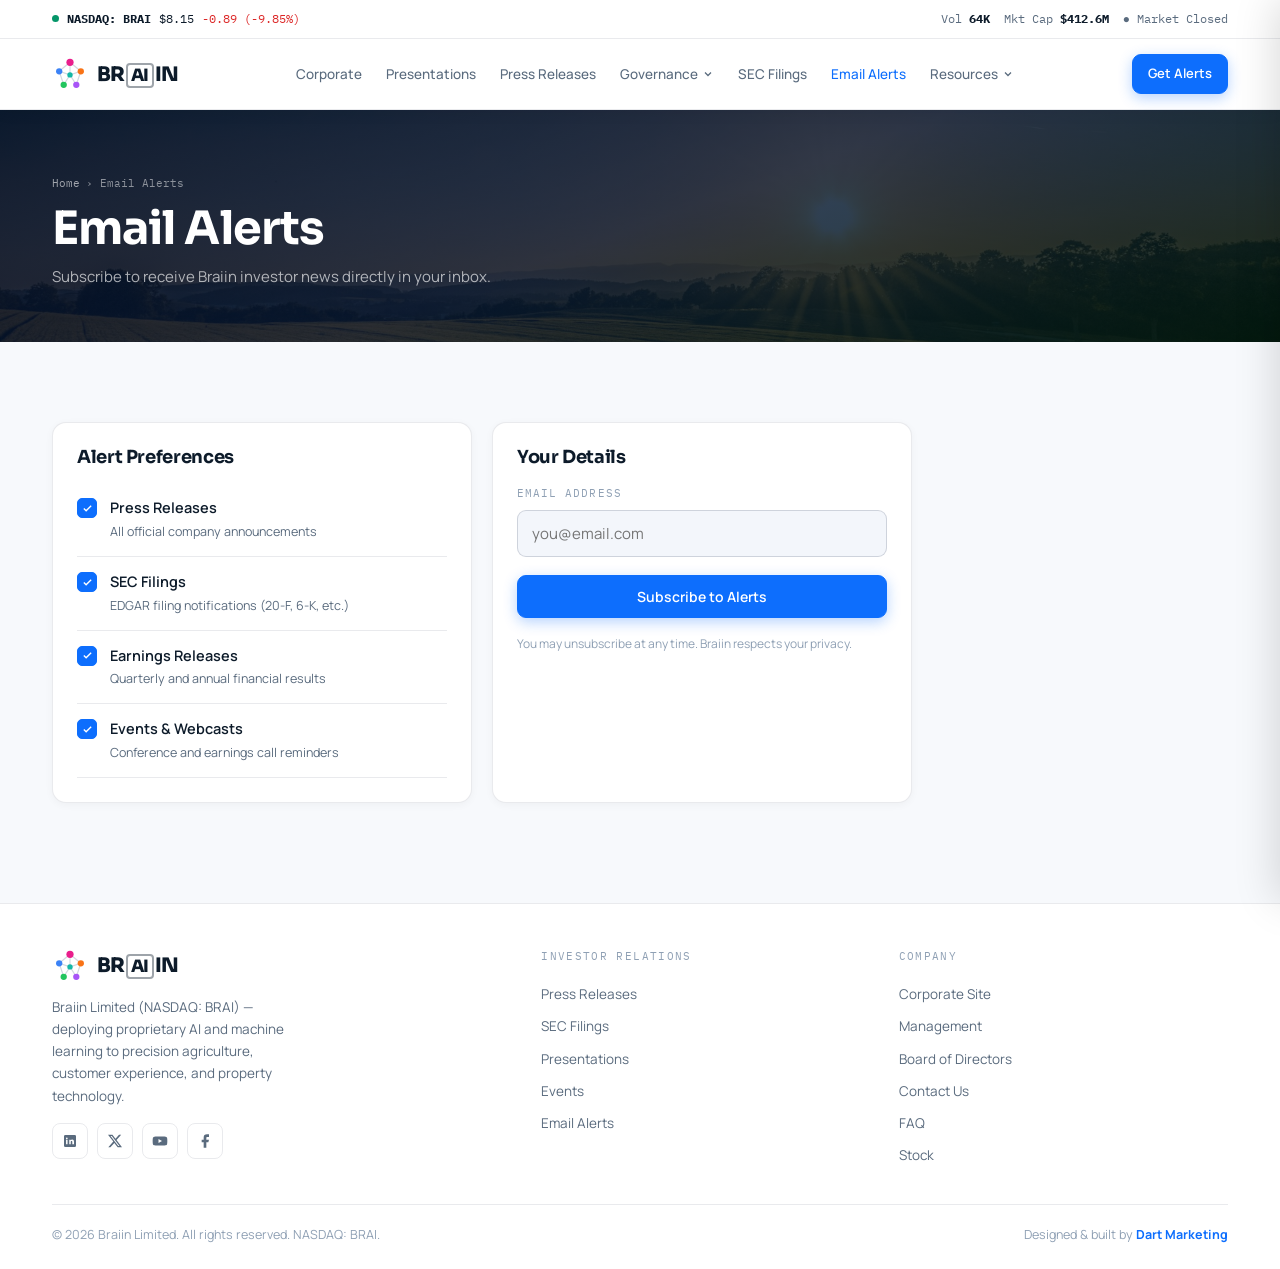
==== alerts.html @ ff6dbdd8 "Braiin IR website — static site + serverless API for Vercel Co-Authored-By: Claude Opus 4.8 <noreply" ====
<!DOCTYPE html>
<html lang="en">
<head>
<meta charset="UTF-8"/><meta name="viewport" content="width=device-width,initial-scale=1.0"/>
<title>Email Alerts — Braiin IR</title>
<link rel="preconnect" href="https://fonts.googleapis.com"><link rel="preconnect" href="https://fonts.gstatic.com" crossorigin>
<link href="https://fonts.googleapis.com/css2?family=Sora:wght@400;600;700;800&family=Manrope:wght@400;500;600;700&family=IBM+Plex+Mono:wght@400;500;600&display=swap" rel="stylesheet">
<link rel="stylesheet" href="styles.css">
</head>
<body>
<div id="header-placeholder"></div>
<div class="page-header">
  <div class="wrap">
    <div class="breadcrumb"><a href="index.html">Home</a> › Email Alerts</div>
    <h1>Email Alerts</h1>
    <p>Subscribe to receive Braiin investor news directly in your inbox.</p>
  </div>
</div>
<section class="sec">
  <div class="wrap">
    <div class="alerts-page-grid">
      <!-- Preferences -->
      <div class="panel">
        <h3 style="margin-bottom:16px">Alert Preferences</h3>
        <div id="prefList"></div>
      </div>
      <!-- Form -->
      <div class="panel">
        <h3 style="margin-bottom:18px">Your Details</h3>
        <div class="form-field" style="margin-bottom:18px">
          <label>Email Address</label>
          <input type="email" id="alertEmail" placeholder="you@email.com" style="width:100%"/>
        </div>
        <button class="btn btn-primary btn-full" onclick="doSubscribe()">Subscribe to Alerts</button>
        <div id="alertMsg" class="alert-msg mt-4"></div>
        <p style="margin-top:16px;font-size:12px;color:var(--muted-2);line-height:1.6">You may unsubscribe at any time. Braiin respects your privacy.</p>
      </div>
    </div>
  </div>
</section>
<div id="footer-placeholder"></div>
<script src="components.js"></script><script src="data.js"></script>
<script>
renderHeader('alerts.html'); renderFooter();

const PREFS = [
  {id:'press',label:'Press Releases',desc:'All official company announcements'},
  {id:'filings',label:'SEC Filings',desc:'EDGAR filing notifications (20-F, 6-K, etc.)'},
  {id:'earnings',label:'Earnings Releases',desc:'Quarterly and annual financial results'},
  {id:'events',label:'Events & Webcasts',desc:'Conference and earnings call reminders'},
];

let checked = new Set(['press','filings','earnings','events']);

function renderPrefs() {
  document.getElementById('prefList').innerHTML = PREFS.map(p=>`
    <div class="pref-row">
      <div class="pref-check${checked.has(p.id)?' checked':''}" onclick="togglePref('${p.id}')">
        ${checked.has(p.id)?'<svg width="11" height="11" viewBox="0 0 24 24" fill="none" stroke="#fff" stroke-width="3"><path d="M20 6 9 17l-5-5"/></svg>':''}
      </div>
      <div><div class="pref-label">${p.label}</div><div class="pref-desc">${p.desc}</div></div>
    </div>`).join('');
}

function togglePref(id) {
  checked.has(id) ? checked.delete(id) : checked.add(id);
  renderPrefs();
}

function doSubscribe() {
  const email = document.getElementById('alertEmail').value;
  const msg = document.getElementById('alertMsg');
  if(!email || !/^[^\s@]+@[^\s@]+\.[^\s@]+$/.test(email)) {
    msg.textContent='Please enter a valid email address.'; msg.style.color='#f87171'; return;
  }
  if(checked.size===0) { msg.textContent='Please select at least one alert type.'; msg.style.color='#f87171'; return; }
  msg.textContent='✓ Subscribed successfully! You\'ll receive Braiin investor updates.';
  msg.style.color='#4ade80';
  document.getElementById('alertEmail').value='';
}

renderPrefs();
</script>
</body></html>
---- styles.css ----
/* ═══════════════════════════════════════════════
   BRAIIN IR — Global Stylesheet (Mobile‑First)
   ═══════════════════════════════════════════════ */

/* ---------- CSS Variables ---------- */
:root {
  --bg:          #F7F9FC;
  --surface:     #FFFFFF;
  --surface-2:   #F3F6FB;
  --line:        rgba(15,30,60,.09);
  --line-strong: rgba(15,30,60,.16);
  --text:        #0D1B2A;
  --muted:       #5A6B7E;
  --muted-2:     #8FA0B4;
  --accent:      #0D6EFD;
  --up:          #059669;
  --down:        #DC2626;
  --maxw:        1240px;
  --ease:        cubic-bezier(.22,.61,.36,1);
  --r:           12px;

  /* hero */
  --hero-bg: linear-gradient(160deg,rgba(4,14,34,.90) 0%,rgba(5,24,52,.82) 50%,rgba(3,28,16,.86) 100%);
}

/* ---------- Reset ---------- */
*,*::before,*::after{box-sizing:border-box;margin:0;padding:0}
html{scroll-behavior:smooth;-webkit-text-size-adjust:100%}
body{background:var(--bg);color:var(--text);font-family:'Manrope',system-ui,sans-serif;line-height:1.65;-webkit-font-smoothing:antialiased;overflow-x:hidden}
img{max-width:100%;height:auto;display:block}
a{color:inherit;text-decoration:none}
button{font-family:inherit;cursor:pointer}
svg{display:block}

/* ---------- Typography ---------- */
h1,h2,h3,h4,h5{font-family:'Sora',sans-serif;line-height:1.15;letter-spacing:-.02em;font-weight:700;color:var(--text)}
h1{font-size:clamp(26px,6vw,56px)}
h2{font-size:clamp(22px,4vw,40px)}
h3{font-size:clamp(18px,2.8vw,24px)}
h4{font-size:clamp(15px,2vw,18px)}
p{font-size:15px;color:var(--muted)}
.mono{font-family:'IBM Plex Mono',monospace}

/* ---------- Layout ---------- */
.wrap{max-width:var(--maxw);margin:0 auto;padding:0 16px}
@media(min-width:600px){.wrap{padding:0 24px}}
@media(min-width:960px){.wrap{padding:0 32px}}
.sec{padding:52px 0}
@media(min-width:768px){.sec{padding:80px 0}}

/* ---------- Pulse animation ---------- */
@keyframes pulse{
  0%{box-shadow:0 0 0 0 rgba(5,150,105,.5)}
  70%{box-shadow:0 0 0 8px rgba(5,150,105,0)}
  100%{box-shadow:0 0 0 0 rgba(5,150,105,0)}
}
.dot{display:inline-block;width:7px;height:7px;border-radius:50%;background:var(--up);animation:pulse 2.4s infinite;flex-shrink:0}

/* ════════════════════════════════════
   TICKER BAR
   ════════════════════════════════════ */
.ticker-bar{
  background:#fff;
  border-bottom:1px solid var(--line);
  overflow:hidden;
  position:relative;
  z-index:60;
}
.ticker-inner{
  display:flex;align-items:center;justify-content:space-between;
  height:38px;gap:12px;flex-wrap:nowrap;overflow:hidden;
  font-family:'IBM Plex Mono',monospace;font-size:12px;color:var(--muted);
}
.ticker-left{display:flex;align-items:center;gap:8px;white-space:nowrap}
.ticker-right{display:none;align-items:center;gap:14px;white-space:nowrap}
@media(min-width:600px){.ticker-right{display:flex}}
.t-sym{color:var(--text);font-weight:700}
.t-price{color:var(--text)}
.t-up{color:var(--up)}
.t-down{color:var(--down)}

/* ════════════════════════════════════
   HEADER / NAV
   ════════════════════════════════════ */
.site-header{
  position:sticky;top:0;z-index:50;
  background:rgba(255,255,255,.97);
  backdrop-filter:blur(14px);
  border-bottom:1px solid var(--line);
  box-shadow:0 2px 16px rgba(0,0,0,.06);
  transition:background .3s;
}
/* Transparent on hero */
.site-header.hero-mode{
  position:absolute;left:0;right:0;top:0;
  background:rgba(5,18,45,.30);
  backdrop-filter:blur(5px);
  border-bottom:1px solid rgba(255,255,255,.10);
  box-shadow:none;
}
.site-header.hero-mode.scrolled{
  position:fixed;
  background:rgba(255,255,255,.97);
  border-bottom:1px solid var(--line);
  box-shadow:0 2px 16px rgba(0,0,0,.06);
}
.nav-wrap{display:flex;align-items:center;justify-content:space-between;height:64px;gap:12px}
@media(min-width:768px){.nav-wrap{height:70px}}

/* Logo */
.nav-logo{display:flex;align-items:center;gap:9px;font-family:'Sora',sans-serif;font-weight:800;font-size:18px;letter-spacing:-.03em;color:var(--text);text-decoration:none}
.nav-logo-icon{display:flex;align-items:center}
.site-header.hero-mode .nav-logo,.site-header.hero-mode .nav-logo span{color:#fff}
@media(min-width:768px){.nav-logo{font-size:20px}}

/* Desktop nav links */
.nav-links{display:none;align-items:center;gap:2px}
@media(min-width:1060px){.nav-links{display:flex}}
.nav-link{
  background:none;border:none;padding:8px 11px;border-radius:8px;
  font-family:'Manrope',sans-serif;font-size:13.5px;font-weight:500;
  color:var(--muted);transition:.18s;display:inline-flex;align-items:center;gap:4px;
  text-decoration:none;white-space:nowrap;
}
.nav-link:hover{color:var(--accent);background:rgba(13,110,253,.06)}
.site-header.hero-mode .nav-link{color:rgba(255,255,255,.82)}
.site-header.hero-mode .nav-link:hover{color:#fff;background:rgba(255,255,255,.12)}

/* Dropdown */
.nav-drop{position:relative}
.nav-drop-btn{background:none;border:none;padding:8px 11px;border-radius:8px;font-family:'Manrope',sans-serif;font-size:13.5px;font-weight:500;color:var(--muted);transition:.18s;cursor:pointer;display:inline-flex;align-items:center;gap:4px;white-space:nowrap}
.site-header.hero-mode .nav-drop-btn{color:rgba(255,255,255,.82)}
.nav-drop-btn:hover,.site-header.hero-mode .nav-drop-btn:hover{color:var(--accent);background:rgba(13,110,253,.06)}
.site-header.hero-mode .nav-drop-btn:hover{color:#fff;background:rgba(255,255,255,.12)}
.nav-drop-menu{
  position:absolute;top:calc(100% + 8px);left:0;min-width:200px;
  background:#fff;border:1px solid var(--line-strong);border-radius:12px;
  padding:6px;opacity:0;visibility:hidden;transform:translateY(6px);
  transition:.2s var(--ease);box-shadow:0 16px 48px rgba(0,0,0,.18);z-index:400;
}
/* Last dropdown (Resources) opens right-aligned so it never overflows the viewport */
.nav-links .nav-drop:last-child .nav-drop-menu{left:auto;right:0}
.nav-drop:hover .nav-drop-menu{opacity:1;visibility:visible;transform:translateY(0)}
.nav-drop-menu a{display:block;padding:10px 13px;border-radius:8px;font-size:13.5px;color:var(--muted);transition:.14s}
.nav-drop-menu a:hover{background:rgba(13,110,253,.06);color:var(--accent)}

/* Hamburger */
.hamburger{display:grid;place-items:center;background:none;border:none;padding:8px;border-radius:8px;color:var(--muted);transition:.18s}
.hamburger:hover{background:rgba(0,0,0,.05);color:var(--text)}
.site-header.hero-mode .hamburger{color:rgba(255,255,255,.85)}
@media(min-width:1060px){.hamburger{display:none}}

/* ════════════════════════════════════
   MOBILE MENU DRAWER
   ════════════════════════════════════ */
.mobile-drawer{
  position:fixed;top:0;right:0;bottom:0;z-index:300;
  width:min(320px,100vw);
  background:#fff;
  transform:translateX(100%);
  transition:.32s var(--ease);
  display:flex;flex-direction:column;
  box-shadow:-4px 0 40px rgba(0,0,0,.15);
  overflow-y:auto;
}
.mobile-drawer.open{transform:translateX(0)}
.drawer-overlay{
  position:fixed;inset:0;z-index:290;
  background:rgba(0,0,0,.45);
  opacity:0;visibility:hidden;transition:.3s;
}
.drawer-overlay.open{opacity:1;visibility:visible}
.drawer-head{display:flex;align-items:center;justify-content:space-between;padding:18px 20px;border-bottom:1px solid var(--line)}
.drawer-close{background:none;border:none;padding:7px;border-radius:8px;color:var(--muted);cursor:pointer}
.drawer-close:hover{background:rgba(0,0,0,.06);color:var(--text)}
.drawer-nav{padding:8px 0;flex:1}
.drawer-nav a,.drawer-nav .drawer-group-btn{
  display:flex;align-items:center;justify-content:space-between;
  padding:14px 22px;font-size:16px;font-weight:600;font-family:'Sora',sans-serif;
  color:var(--text);border:none;background:none;width:100%;cursor:pointer;transition:.15s;
}
.drawer-nav a:hover,.drawer-nav .drawer-group-btn:hover{color:var(--accent);background:rgba(13,110,253,.04)}
.drawer-nav a.active{color:var(--accent)}
.drawer-sub{display:none;padding:0 0 8px 20px}
.drawer-sub.open{display:block}
.drawer-sub a{font-size:14.5px;font-weight:500;font-family:'Manrope',sans-serif;color:var(--muted);padding:10px 22px}
.drawer-sub a:hover{color:var(--accent)}
.drawer-divider{height:1px;background:var(--line);margin:8px 0}
.drawer-footer-note{padding:16px 22px;font-size:12px;font-family:'IBM Plex Mono',monospace;color:var(--muted-2)}

/* ════════════════════════════════════
   HERO SECTION
   ════════════════════════════════════ */
.hero{
  position:relative;
  background-image:var(--hero-bg),url('hero-bg.jpg');
  background-size:cover;background-position:center;
  background-color:#050e22;
  /* top padding clears the absolute header + ticker (~110px) so the stock card sits lower */
  padding:130px 0 60px;
}
@media(min-width:768px){.hero{padding:150px 0 80px}}
@media(max-width:480px){.hero{padding:120px 0 48px}}
.hero-grid{
  display:flex;flex-direction:column;gap:36px;
}
@media(min-width:900px){
  .hero-grid{display:grid;grid-template-columns:1.3fr 1fr;gap:52px;align-items:center}
}
.hero-eyebrow{
  display:inline-flex;align-items:center;gap:8px;
  font-family:'IBM Plex Mono',monospace;font-size:11px;letter-spacing:.14em;
  text-transform:uppercase;color:rgba(255,255,255,.75);
  padding:6px 14px;border:1px solid rgba(255,255,255,.22);
  border-radius:100px;background:rgba(255,255,255,.08);margin-bottom:18px;
}
.hero h1{color:#fff;margin-bottom:18px;font-size:clamp(28px,5.5vw,58px)}
.hero h1 .hl{
  background:linear-gradient(120deg,#4ade80,#22d3ee);
  -webkit-background-clip:text;background-clip:text;-webkit-text-fill-color:transparent;
}
.hero-sub{color:rgba(255,255,255,.72);font-size:clamp(14px,1.7vw,17px);max-width:52ch;margin-bottom:28px;line-height:1.7}
.hero-actions{display:flex;gap:10px;flex-wrap:wrap}

/* ════════════════════════════════════
   BUTTONS
   ════════════════════════════════════ */
.btn{
  display:inline-flex;align-items:center;gap:7px;
  font-family:'Manrope',sans-serif;font-weight:600;font-size:14px;
  padding:11px 20px;border-radius:9px;border:1.5px solid transparent;
  transition:.2s;white-space:nowrap;cursor:pointer;text-decoration:none;
}
.btn-primary{background:var(--accent);color:#fff;border-color:var(--accent);box-shadow:0 4px 14px rgba(13,110,253,.3)}
.btn-primary:hover{background:#0b5ed7;transform:translateY(-1px);box-shadow:0 8px 22px rgba(13,110,253,.35)}
.btn-outline{background:rgba(255,255,255,.12);color:#fff;border-color:rgba(255,255,255,.32)}
.btn-outline:hover{background:rgba(255,255,255,.22);border-color:rgba(255,255,255,.6)}
.btn-ghost{background:transparent;color:var(--text);border-color:var(--line-strong)}
.btn-ghost:hover{border-color:var(--accent);color:var(--accent);background:rgba(13,110,253,.04)}
.btn-sm{padding:8px 15px;font-size:13px}
.btn-full{width:100%;justify-content:center}

/* ════════════════════════════════════
   STOCK CARD
   ════════════════════════════════════ */
.stock-card{
  background:rgba(255,255,255,.97);
  border:1px solid rgba(255,255,255,.25);
  border-radius:16px;padding:22px;
  box-shadow:0 8px 32px rgba(0,0,0,.28);
}
.stock-card-header{display:flex;justify-content:space-between;align-items:flex-start;margin-bottom:6px}
.stock-label{font-family:'IBM Plex Mono',monospace;font-size:11px;color:var(--muted);letter-spacing:.08em;text-transform:uppercase}
.stock-name{font-family:'Sora',sans-serif;font-weight:800;font-size:17px;margin-top:3px}
.stock-name span{color:var(--accent)}
.live-badge{display:inline-flex;align-items:center;gap:6px;font-family:'IBM Plex Mono',monospace;font-size:10.5px;color:var(--muted);text-transform:uppercase;letter-spacing:.08em}
.stock-price{font-family:'IBM Plex Mono',monospace;font-size:46px;font-weight:700;letter-spacing:-.02em;margin:14px 0 4px;line-height:1}
.stock-change{display:flex;gap:9px;align-items:center;font-family:'IBM Plex Mono',monospace;font-size:14px;margin-bottom:14px}
.pill{padding:3px 9px;border-radius:6px;font-size:12.5px;font-weight:600}
.pill-up{background:rgba(5,150,105,.1);color:var(--up)}
.pill-down{background:rgba(220,38,38,.1);color:var(--down)}
.stock-spark{width:100%;height:76px;display:block;margin:4px 0 12px}
.stock-stats{display:grid;grid-template-columns:1fr 1fr;gap:1px;background:var(--line);border:1px solid var(--line);border-radius:10px;overflow:hidden}
.stock-stat{background:#F7F9FC;padding:11px 13px}
.stat-k{font-size:10px;color:var(--muted-2);text-transform:uppercase;letter-spacing:.08em;font-family:'IBM Plex Mono',monospace}
.stat-v{font-family:'IBM Plex Mono',monospace;font-size:14px;color:var(--text);margin-top:2px}
.stock-delayed{font-size:10.5px;color:var(--muted-2);margin-top:10px;font-family:'IBM Plex Mono',monospace}

/* ════════════════════════════════════
   SECTION HEADERS
   ════════════════════════════════════ */
.sec-head{display:flex;justify-content:space-between;align-items:flex-end;gap:16px;margin-bottom:32px;flex-wrap:wrap}
.sec-label{font-family:'IBM Plex Mono',monospace;font-size:11px;letter-spacing:.16em;text-transform:uppercase;color:var(--accent);margin-bottom:9px}
.sec-head h2{font-size:clamp(22px,3.5vw,38px)}
.sec-head p{color:var(--muted);font-size:14.5px;margin-top:8px;max-width:46ch}

/* PAGE INNER HEADER */
.page-header{
  background:var(--hero-bg),url('hero-bg.jpg') center/cover;
  background-color:#050e22;
  padding:50px 0 42px;
}
@media(min-width:768px){.page-header{padding:64px 0 52px}}
.breadcrumb{font-family:'IBM Plex Mono',monospace;font-size:11px;color:rgba(255,255,255,.5);margin-bottom:10px;display:flex;align-items:center;gap:6px}
.breadcrumb a{color:rgba(255,255,255,.6);transition:.15s}
.breadcrumb a:hover{color:#fff}
.page-header h1{color:#fff;font-size:clamp(24px,4vw,46px)}
.page-header p{color:rgba(255,255,255,.65);font-size:15px;margin-top:10px;max-width:50ch}

/* ════════════════════════════════════
   ABOUT SECTION
   ════════════════════════════════════ */
.about-section{background:#fff;border-top:1px solid var(--line);border-bottom:1px solid var(--line)}
.about-grid{display:flex;flex-direction:column;gap:32px}
@media(min-width:880px){.about-grid{display:grid;grid-template-columns:1.15fr 1fr;gap:56px;align-items:center}}
.about-lead{font-size:17px;color:#1e3248;line-height:1.65;margin-bottom:12px}
.stats-grid{display:grid;grid-template-columns:1fr 1fr;gap:12px}
.stat-card{background:var(--bg);border:1px solid var(--line);border-radius:12px;padding:20px}
.stat-n{font-family:'Sora',sans-serif;font-size:30px;font-weight:800;background:linear-gradient(120deg,var(--accent),#22d3ee);-webkit-background-clip:text;background-clip:text;-webkit-text-fill-color:transparent}
.stat-l{color:var(--muted);font-size:13px;margin-top:4px}
.verticals{display:grid;grid-template-columns:1fr;gap:14px;margin-top:36px}
@media(min-width:640px){.verticals{grid-template-columns:1fr 1fr}}
@media(min-width:960px){.verticals{grid-template-columns:repeat(3,1fr)}}
.vcard{background:#fff;border:1px solid var(--line);border-radius:14px;padding:22px;transition:.22s}
.vcard:hover{transform:translateY(-3px);border-color:rgba(13,110,253,.25);box-shadow:0 8px 28px rgba(0,0,0,.08)}
.vcard-icon{width:44px;height:44px;border-radius:10px;background:rgba(13,110,253,.08);display:grid;place-items:center;margin-bottom:14px;color:var(--accent)}
.vcard h4{font-size:16px;margin-bottom:7px}
.vcard p{font-size:14px}

/* ════════════════════════════════════
   PRESS RELEASES
   ════════════════════════════════════ */
.pr-list{display:flex;flex-direction:column}
.pr-item{display:grid;grid-template-columns:1fr;gap:6px;padding:18px 10px;border-top:1px solid var(--line);cursor:pointer;transition:.18s;border-radius:8px}
.pr-item:hover{background:rgba(13,110,253,.03);padding-left:16px;padding-right:16px}
.pr-item:last-child{border-bottom:1px solid var(--line)}
@media(min-width:600px){.pr-item{grid-template-columns:120px 1fr auto;gap:20px;align-items:center;padding:20px 8px}}
.pr-date{font-family:'IBM Plex Mono',monospace;font-size:12px;color:var(--muted)}
.pr-tag{display:inline-block;font-size:10.5px;font-family:'IBM Plex Mono',monospace;text-transform:uppercase;letter-spacing:.07em;color:var(--accent);border:1px solid rgba(13,110,253,.22);padding:2px 8px;border-radius:5px;margin-bottom:6px;background:rgba(13,110,253,.05)}
.pr-item h4{font-size:15px;font-weight:600;line-height:1.4;transition:.15s}
.pr-item:hover h4{color:var(--accent)}
.pr-arrow{color:var(--muted-2);transition:.15s;display:none}
@media(min-width:600px){.pr-arrow{display:block}}
.pr-item:hover .pr-arrow{color:var(--accent);transform:translateX(3px)}

/* ════════════════════════════════════
   FILTER CHIPS
   ════════════════════════════════════ */
.filterbar{display:flex;gap:7px;flex-wrap:wrap;margin-bottom:18px;overflow-x:auto;padding-bottom:4px}
.filterbar::-webkit-scrollbar{display:none}
.chip{font-family:'IBM Plex Mono',monospace;font-size:12px;padding:7px 13px;border-radius:8px;border:1px solid var(--line);background:#fff;color:var(--muted);cursor:pointer;transition:.16s;white-space:nowrap}
.chip:hover{border-color:var(--accent);color:var(--accent)}
.chip.active{background:var(--accent);color:#fff;border-color:var(--accent);font-weight:600}

/* ════════════════════════════════════
   FILINGS TABLE
   ════════════════════════════════════ */
.ftable{background:#fff;border:1px solid var(--line);border-radius:12px;overflow:hidden;box-shadow:0 2px 8px rgba(0,0,0,.05)}
.frow{display:grid;grid-template-columns:1fr 1fr;gap:10px;align-items:center;padding:14px 16px;border-bottom:1px solid var(--line);transition:.15s}
@media(min-width:640px){.frow{grid-template-columns:115px 95px 1fr;gap:14px;padding:14px 20px}}
@media(min-width:900px){.frow{grid-template-columns:115px 95px 1fr 100px;gap:16px}}
.frow:last-child{border-bottom:none}
.frow.head{background:var(--surface-2);font-family:'IBM Plex Mono',monospace;font-size:10.5px;text-transform:uppercase;letter-spacing:.1em;color:var(--muted)}
.frow:not(.head):hover{background:rgba(13,110,253,.03)}
.ftype{font-family:'IBM Plex Mono',monospace;font-weight:700;color:var(--accent);font-size:13px}
.fdate{font-family:'IBM Plex Mono',monospace;color:var(--muted);font-size:12.5px}
.fdesc{color:var(--text);font-size:14px;grid-column:1/-1}
@media(min-width:640px){.fdesc{grid-column:auto}}
.flink{font-size:13px;color:var(--muted);display:flex;align-items:center;gap:5px;justify-content:flex-end;transition:.15s;display:none}
@media(min-width:900px){.flink{display:flex}}
.frow:not(.head):hover .flink{color:var(--accent)}
.edgar-note{font-size:11px;color:var(--muted-2);margin-top:10px;font-family:'IBM Plex Mono',monospace;display:flex;align-items:center;gap:7px}

/* ════════════════════════════════════
   TWO-COL PANELS
   ════════════════════════════════════ */
.two-col{display:grid;grid-template-columns:1fr;gap:20px}
@media(min-width:768px){.two-col{grid-template-columns:1fr 1fr}}
.panel{background:#fff;border:1px solid var(--line);border-radius:14px;padding:24px;box-shadow:0 2px 8px rgba(0,0,0,.04)}
.panel h3{font-size:18px;margin-bottom:16px;display:flex;align-items:center;gap:9px}
.panel h3 .pi{color:var(--accent)}
.event-row{display:flex;gap:14px;padding:13px 0;border-top:1px solid var(--line)}
.event-row:first-of-type{border-top:none;padding-top:0}
.ev-cal{flex-shrink:0;width:52px;text-align:center;border:1px solid var(--line);border-radius:9px;padding:7px 0;background:var(--surface-2)}
.ev-cal .m{font-family:'IBM Plex Mono',monospace;font-size:10px;color:var(--accent);text-transform:uppercase}
.ev-cal .d{font-family:'Sora',sans-serif;font-size:19px;font-weight:700}
.ev-info h4{font-size:15px;margin-bottom:3px}
.ev-info p{font-size:13px}
.doc-row{display:flex;align-items:center;justify-content:space-between;gap:12px;padding:13px 0;border-top:1px solid var(--line);cursor:pointer;transition:.15s}
.doc-row:first-of-type{border-top:none;padding-top:0}
.doc-row:hover .doc-name{color:var(--accent)}
.doc-dl-wrap{display:flex;align-items:center;gap:12px}
.doc-icon{width:36px;height:44px;border-radius:6px;background:var(--surface-2);border:1px solid var(--line);display:grid;place-items:center;color:#DC2626;font-family:'IBM Plex Mono',monospace;font-size:8.5px;font-weight:700;flex-shrink:0}
.doc-name{font-size:14px;font-weight:600;transition:.15s}
.doc-meta{font-size:12px;color:var(--muted)}
.doc-dl{color:var(--muted-2);transition:.15s}
.doc-row:hover .doc-dl{color:var(--accent)}

/* ════════════════════════════════════
   PEOPLE GRID
   ════════════════════════════════════ */
.people-grid{display:grid;grid-template-columns:1fr 1fr;gap:14px}
@media(min-width:640px){.people-grid{grid-template-columns:repeat(3,1fr)}}
@media(min-width:960px){.people-grid{grid-template-columns:repeat(4,1fr)}}
.person-card{background:#fff;border:1px solid var(--line);border-radius:14px;padding:20px;transition:.22s;box-shadow:0 1px 4px rgba(0,0,0,.04)}
.person-card:hover{transform:translateY(-3px);border-color:rgba(13,110,253,.2);box-shadow:0 8px 24px rgba(0,0,0,.08)}
.person-av{width:54px;height:54px;border-radius:50%;background:linear-gradient(135deg,#dbeafe,#bfdbfe);border:2px solid rgba(13,110,253,.15);display:grid;place-items:center;font-family:'Sora',sans-serif;font-weight:700;font-size:17px;color:var(--accent);margin-bottom:13px}
.person-name{font-size:14.5px;font-weight:700;margin-bottom:3px}
.person-role{color:var(--accent);font-size:12px;font-weight:600;margin-bottom:8px}
.person-bio{font-size:12.5px;color:var(--muted);line-height:1.55;border-top:1px solid var(--line);padding-top:9px;margin-top:4px}

/* ════════════════════════════════════
   EMAIL ALERTS BANNER
   ════════════════════════════════════ */
.alerts-banner{
  background:linear-gradient(135deg,#0a1e3d 0%,#0f3460 60%,#0a2d1f 100%);
  border-radius:16px;padding:36px 24px;position:relative;overflow:hidden;
}
@media(min-width:768px){.alerts-banner{padding:48px}}
.alerts-banner::before{content:"";position:absolute;inset:0;background:url('hero-bg.jpg') center/cover;opacity:.08}
.alerts-inner{position:relative;z-index:1;display:flex;flex-direction:column;gap:24px}
@media(min-width:760px){.alerts-inner{flex-direction:row;align-items:center;justify-content:space-between;gap:36px}}
.alerts-banner h2{color:#fff;font-size:clamp(20px,3vw,32px);margin-bottom:10px}
.alerts-banner p{color:rgba(255,255,255,.65);font-size:15px;max-width:44ch}
.alert-form{display:flex;gap:10px;flex-wrap:wrap;flex-shrink:0}
.alert-input{
  background:rgba(255,255,255,.95);border:1.5px solid rgba(255,255,255,.3);
  border-radius:9px;padding:12px 15px;color:var(--text);font-family:'Manrope',sans-serif;
  font-size:15px;outline:none;transition:.2s;min-width:0;width:100%;
}
@media(min-width:480px){.alert-input{width:260px}}
.alert-input:focus{border-color:#4ade80;box-shadow:0 0 0 3px rgba(74,222,128,.2)}
.alert-msg{font-size:12.5px;font-family:'IBM Plex Mono',monospace;margin-top:6px}

/* ════════════════════════════════════
   CONTACT GRID
   ════════════════════════════════════ */
.contact-grid{display:grid;grid-template-columns:1fr;gap:16px}
@media(min-width:640px){.contact-grid{grid-template-columns:1fr 1fr}}
.cbox{background:#fff;border:1px solid var(--line);border-radius:14px;padding:26px;box-shadow:0 2px 8px rgba(0,0,0,.04)}
.cbox-label{font-family:'IBM Plex Mono',monospace;font-size:10.5px;letter-spacing:.12em;text-transform:uppercase;color:var(--accent);margin-bottom:12px}
.cbox h4{font-size:17px;margin-bottom:5px}
.cbox-sub{color:var(--muted);font-size:13.5px;margin-bottom:4px}
.cbox-row{display:flex;align-items:center;gap:10px;font-size:14px;color:var(--muted);margin-top:10px}
.cbox-row b{color:var(--text);font-weight:500}
.cbox-row a{color:var(--text);transition:.15s}
.cbox-row a:hover{color:var(--accent)}

/* Contact Form */
.contact-form{background:#fff;border:1px solid var(--line);border-radius:14px;padding:28px;box-shadow:0 2px 8px rgba(0,0,0,.04)}
.form-row{display:grid;grid-template-columns:1fr;gap:16px}
@media(min-width:600px){.form-row{grid-template-columns:1fr 1fr}}
.form-field{margin-bottom:0}
.form-field label{display:block;font-family:'IBM Plex Mono',monospace;font-size:10.5px;letter-spacing:.1em;text-transform:uppercase;color:var(--muted-2);margin-bottom:7px}
.form-field input,.form-field textarea,.form-field select{
  width:100%;background:var(--surface-2);border:1.5px solid var(--line-strong);
  border-radius:9px;padding:12px 14px;color:var(--text);font-family:'Manrope',sans-serif;
  font-size:15px;outline:none;transition:.18s;
}
.form-field input:focus,.form-field textarea:focus{border-color:var(--accent);box-shadow:0 0 0 3px rgba(13,110,253,.1)}
.form-field textarea{resize:vertical;min-height:120px}

/* ════════════════════════════════════
   FAQ
   ════════════════════════════════════ */
.faq-list{display:flex;flex-direction:column;gap:10px}
.faq-item{background:#fff;border:1px solid var(--line);border-radius:12px;overflow:hidden;transition:border-color .2s}
.faq-item.open{border-color:rgba(13,110,253,.3);box-shadow:0 4px 16px rgba(13,110,253,.08)}
.faq-q{display:flex;justify-content:space-between;align-items:center;padding:18px 20px;cursor:pointer;font-size:15px;font-weight:600;gap:14px;user-select:none;min-height:56px}
.faq-q:hover{color:var(--accent)}
.faq-icon{color:var(--accent);flex-shrink:0;transition:transform .3s var(--ease)}
.faq-item.open .faq-icon{transform:rotate(45deg)}
.faq-a{max-height:0;overflow:hidden;transition:max-height .35s var(--ease),padding .35s var(--ease);color:var(--muted);font-size:14.5px;line-height:1.7;padding:0 20px}
.faq-item.open .faq-a{max-height:500px;padding:0 20px 20px}

/* ════════════════════════════════════
   EVENTS
   ════════════════════════════════════ */
.events-grid{display:grid;grid-template-columns:1fr;gap:14px}
@media(min-width:640px){.events-grid{grid-template-columns:1fr 1fr}}
.event-card{background:#fff;border:1px solid var(--line);border-radius:14px;padding:20px;display:flex;gap:16px;align-items:flex-start;transition:.22s;box-shadow:0 1px 4px rgba(0,0,0,.04)}
.event-card:hover{border-color:rgba(13,110,253,.2);transform:translateY(-2px);box-shadow:0 8px 24px rgba(0,0,0,.08)}
.event-cal{flex-shrink:0;width:58px;text-align:center;border:1px solid var(--line);border-radius:9px;padding:9px 0;background:var(--surface-2)}
.event-cal .m{font-family:'IBM Plex Mono',monospace;font-size:10.5px;color:var(--accent);text-transform:uppercase}
.event-cal .d{font-family:'Sora',sans-serif;font-size:21px;font-weight:700}
.event-content h4{font-size:15.5px;font-weight:600;margin-bottom:5px}
.event-content p{font-size:13px}
.event-badge{display:inline-flex;align-items:center;gap:5px;font-family:'IBM Plex Mono',monospace;font-size:10.5px;padding:2px 9px;border-radius:5px;margin-bottom:8px}

/* ════════════════════════════════════
   FOOTER
   ════════════════════════════════════ */
footer{background:#fff;border-top:1px solid var(--line);padding:44px 0 24px;margin-top:20px}
.footer-grid{display:grid;grid-template-columns:1fr;gap:28px;margin-bottom:32px}
@media(min-width:640px){.footer-grid{grid-template-columns:1fr 1fr}}
@media(min-width:960px){.footer-grid{grid-template-columns:1.4fr 1fr 1fr}}
.footer-col-title{font-family:'IBM Plex Mono',monospace;font-size:10.5px;letter-spacing:.13em;text-transform:uppercase;color:var(--muted-2);margin-bottom:13px}
.footer-links a{display:block;font-size:13.5px;color:var(--muted);padding:5px 0;transition:.14s}
.footer-links a:hover{color:var(--accent)}
.footer-desc{color:var(--muted);font-size:13.5px;margin-top:12px;line-height:1.65;max-width:32ch}
.social-row{display:flex;gap:9px;margin-top:16px}
.social-row a{width:36px;height:36px;border-radius:8px;border:1px solid var(--line);display:grid;place-items:center;color:var(--muted);transition:.18s}
.social-row a:hover{border-color:var(--accent);color:var(--accent);transform:translateY(-2px)}
.footer-bar{border-top:1px solid var(--line);padding-top:20px;display:flex;flex-direction:column;gap:8px;font-size:12.5px;color:var(--muted-2)}
@media(min-width:600px){.footer-bar{flex-direction:row;justify-content:space-between;align-items:center}}
.footer-bar b{color:var(--accent)}

/* ════════════════════════════════════
   ALERTS PAGE - PREFERENCES
   ════════════════════════════════════ */
.alerts-page-grid{display:grid;grid-template-columns:1fr;gap:20px;max-width:860px}
@media(min-width:700px){.alerts-page-grid{grid-template-columns:1fr 1fr}}
.pref-row{display:flex;align-items:flex-start;gap:13px;padding:13px 0;border-bottom:1px solid var(--line)}
.pref-check{width:20px;height:20px;border-radius:5px;border:1.5px solid var(--line-strong);cursor:pointer;flex-shrink:0;margin-top:2px;transition:.18s;display:grid;place-items:center}
.pref-check.checked{background:var(--accent);border-color:var(--accent)}
.pref-label{font-size:14.5px;font-weight:600;margin-bottom:2px}
.pref-desc{font-size:12.5px;color:var(--muted)}

/* ════════════════════════════════════
   STOCK PAGE EXTRAS
   ════════════════════════════════════ */
.key-stats-table{width:100%;border-collapse:collapse}
.key-stats-table tr{border-bottom:1px solid var(--line)}
.key-stats-table td{padding:9px 0;font-family:'IBM Plex Mono',monospace;font-size:13px}
.key-stats-table td:first-child{color:var(--muted);width:50%}
.key-stats-table td:last-child{text-align:right;font-weight:600;color:var(--text)}
.range-btns{display:flex;gap:6px;flex-wrap:wrap}
.range-btn{font-family:'IBM Plex Mono',monospace;font-size:12px;padding:5px 12px;border-radius:7px;border:1px solid var(--line);background:transparent;color:var(--muted);cursor:pointer;transition:.15s}
.range-btn.active{background:var(--accent);color:#fff;border-color:var(--accent)}

/* ════════════════════════════════════
   UTILITIES
   ════════════════════════════════════ */
.text-up{color:var(--up)!important}
.text-down{color:var(--down)!important}
.hidden{display:none!important}
.mt-4{margin-top:16px}.mt-6{margin-top:24px}.mt-8{margin-top:32px}
.mb-4{margin-bottom:16px}.mb-6{margin-bottom:24px}
@media(max-width:640px){.hide-mobile{display:none!important}}
@media(min-width:641px){.show-mobile{display:none!important}}

/* ════════════════════════════════════
   MOBILE TWEAKS
   ════════════════════════════════════ */
@media(max-width:480px){
  .hero{padding:56px 0 44px}
  .hero h1{font-size:28px}
  .stock-card{padding:18px}
  .stock-price{font-size:38px}
  .frow{padding:12px 14px}
  .panel{padding:18px}
  .person-card{padding:16px}
  .alerts-banner{padding:26px 18px}
  .cbox{padding:20px}
}
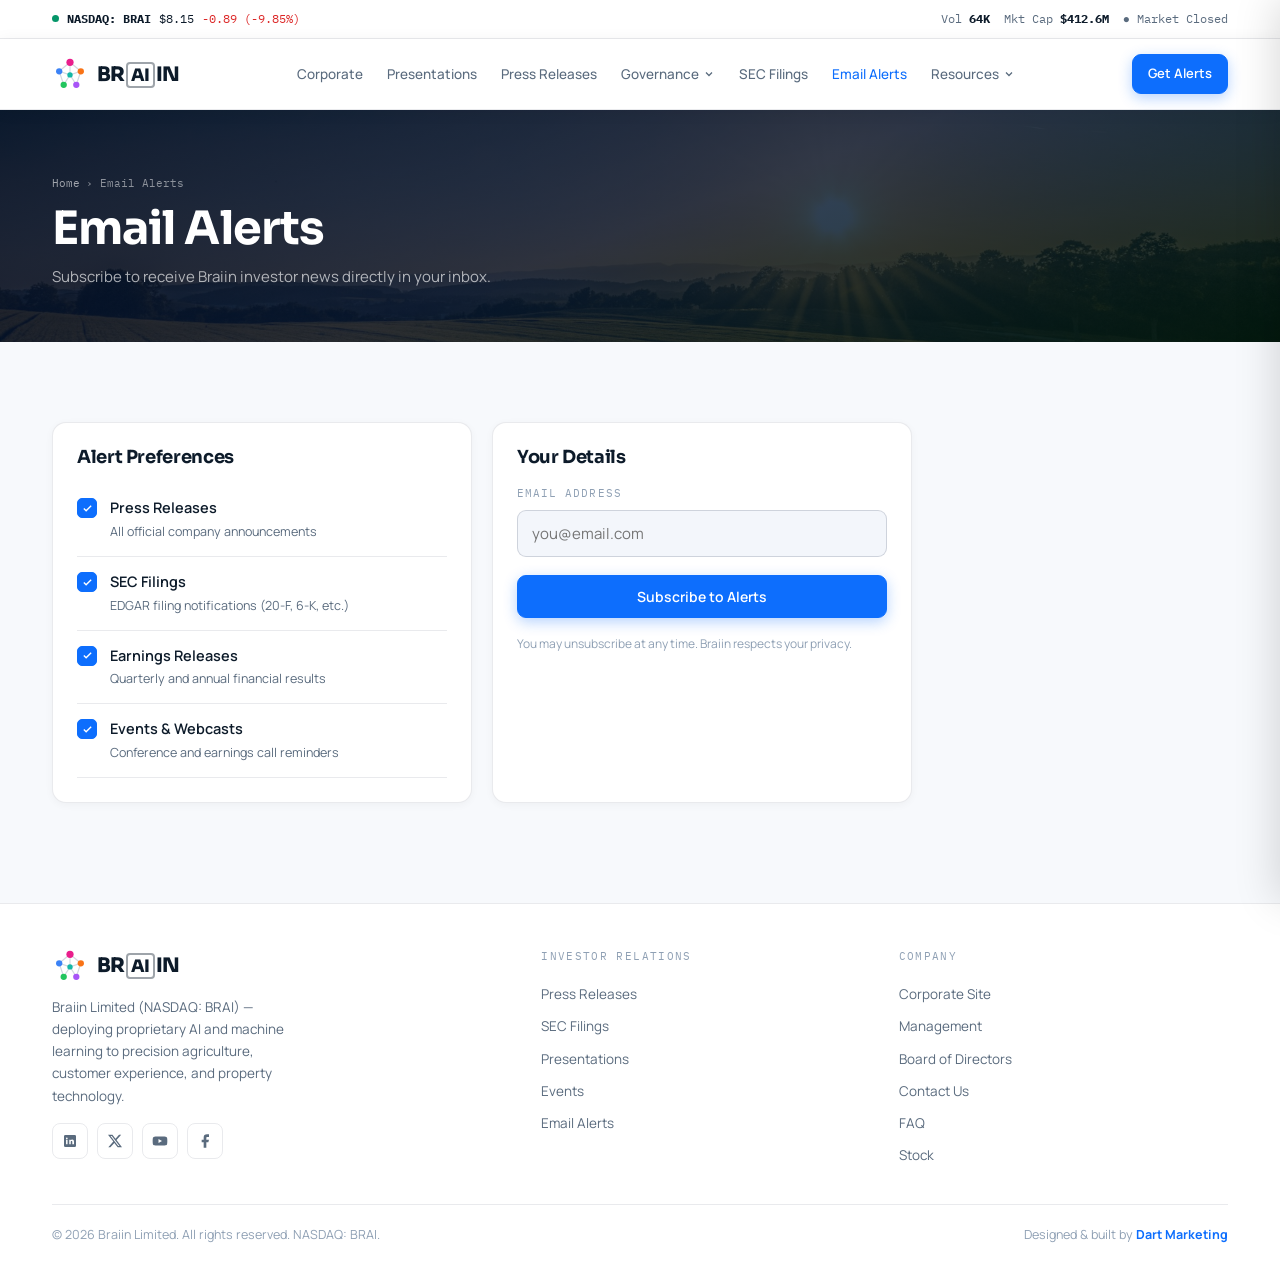
==== commit 167822ee: "SEC Filings page like ir.braiin.com: form+year filters, download links, pagination; clean URLs (no ." ====
--- a/alerts.html
+++ b/alerts.html
@@ -11,7 +11,7 @@
 <div id="header-placeholder"></div>
 <div class="page-header">
   <div class="wrap">
-    <div class="breadcrumb"><a href="index.html">Home</a> › Email Alerts</div>
+    <div class="breadcrumb"><a href="index">Home</a> › Email Alerts</div>
     <h1>Email Alerts</h1>
     <p>Subscribe to receive Braiin investor news directly in your inbox.</p>
   </div>
@@ -41,7 +41,7 @@
 <div id="footer-placeholder"></div>
 <script src="components.js"></script><script src="data.js"></script>
 <script>
-renderHeader('alerts.html'); renderFooter();
+renderHeader('alerts'); renderFooter();
 
 const PREFS = [
   {id:'press',label:'Press Releases',desc:'All official company announcements'},
--- a/styles.css
+++ b/styles.css
@@ -57,14 +57,25 @@
 .dot{display:inline-block;width:7px;height:7px;border-radius:50%;background:var(--up);animation:pulse 2.4s infinite;flex-shrink:0}
 
 /* ════════════════════════════════════
-   TICKER BAR
-   ════════════════════════════════════ */
+   TOP BAR — unified container (ticker + nav)
+   ════════════════════════════════════ */
+.topbar{position:sticky;top:0;z-index:50}
+/* On the home hero: float over the hero image, transparent */
+.topbar-hero{position:absolute;left:0;right:0;top:0}
+.topbar-hero.scrolled{position:fixed}
+
+/* ── TICKER BAR ── */
 .ticker-bar{
   background:#fff;
   border-bottom:1px solid var(--line);
   overflow:hidden;
   position:relative;
-  z-index:60;
+  z-index:1;
+  transition:background .3s,border-color .3s;
+}
+.topbar-hero:not(.scrolled) .ticker-bar{
+  background:rgba(2,10,28,.42);
+  border-bottom-color:rgba(255,255,255,.08);
 }
 .ticker-inner{
   display:flex;align-items:center;justify-content:space-between;
@@ -76,41 +87,44 @@
 @media(min-width:600px){.ticker-right{display:flex}}
 .t-sym{color:var(--text);font-weight:700}
 .t-price{color:var(--text)}
+.ticker-right b{color:var(--text)}
 .t-up{color:var(--up)}
 .t-down{color:var(--down)}
+/* Hero (transparent) — make ticker text light */
+.topbar-hero:not(.scrolled) .ticker-inner{color:rgba(255,255,255,.6)}
+.topbar-hero:not(.scrolled) .t-sym,
+.topbar-hero:not(.scrolled) .t-price,
+.topbar-hero:not(.scrolled) .ticker-right b{color:#fff}
 
 /* ════════════════════════════════════
    HEADER / NAV
    ════════════════════════════════════ */
 .site-header{
-  position:sticky;top:0;z-index:50;
+  position:relative;
+  z-index:2;
   background:rgba(255,255,255,.97);
   backdrop-filter:blur(14px);
   border-bottom:1px solid var(--line);
   box-shadow:0 2px 16px rgba(0,0,0,.06);
-  transition:background .3s;
-}
-/* Transparent on hero */
-.site-header.hero-mode{
-  position:absolute;left:0;right:0;top:0;
-  background:rgba(5,18,45,.30);
-  backdrop-filter:blur(5px);
+  transition:background .3s,box-shadow .3s,border-color .3s;
+}
+/* Hero (transparent) header */
+.topbar-hero:not(.scrolled) .site-header{
+  background:transparent;
+  backdrop-filter:none;
   border-bottom:1px solid rgba(255,255,255,.10);
   box-shadow:none;
 }
-.site-header.hero-mode.scrolled{
-  position:fixed;
-  background:rgba(255,255,255,.97);
-  border-bottom:1px solid var(--line);
-  box-shadow:0 2px 16px rgba(0,0,0,.06);
-}
-.nav-wrap{display:flex;align-items:center;justify-content:space-between;height:64px;gap:12px}
+.nav-wrap{display:flex;align-items:center;justify-content:space-between;height:64px;gap:12px;position:relative;z-index:2}
 @media(min-width:768px){.nav-wrap{height:70px}}
 
-/* Logo */
-.nav-logo{display:flex;align-items:center;gap:9px;font-family:'Sora',sans-serif;font-weight:800;font-size:18px;letter-spacing:-.03em;color:var(--text);text-decoration:none}
+/* Logo (colors via CSS so they recolor on scroll) */
+.nav-logo{display:flex;align-items:center;gap:9px;font-family:'Sora',sans-serif;font-weight:800;font-size:18px;letter-spacing:-.03em;text-decoration:none}
 .nav-logo-icon{display:flex;align-items:center}
-.site-header.hero-mode .nav-logo,.site-header.hero-mode .nav-logo span{color:#fff}
+.nav-logo-text{color:var(--text)}
+.nav-logo-ai{border:2px solid rgba(13,27,42,.4);border-radius:4px;padding:0 3px;margin:0 1px;font-size:.86em}
+.topbar-hero:not(.scrolled) .nav-logo-text{color:#fff}
+.topbar-hero:not(.scrolled) .nav-logo-ai{border-color:rgba(255,255,255,.6)}
 @media(min-width:768px){.nav-logo{font-size:20px}}
 
 /* Desktop nav links */
@@ -123,15 +137,15 @@
   text-decoration:none;white-space:nowrap;
 }
 .nav-link:hover{color:var(--accent);background:rgba(13,110,253,.06)}
-.site-header.hero-mode .nav-link{color:rgba(255,255,255,.82)}
-.site-header.hero-mode .nav-link:hover{color:#fff;background:rgba(255,255,255,.12)}
+.topbar-hero:not(.scrolled) .nav-link{color:rgba(255,255,255,.85)}
+.topbar-hero:not(.scrolled) .nav-link:hover{color:#fff;background:rgba(255,255,255,.12)}
 
 /* Dropdown */
 .nav-drop{position:relative}
 .nav-drop-btn{background:none;border:none;padding:8px 11px;border-radius:8px;font-family:'Manrope',sans-serif;font-size:13.5px;font-weight:500;color:var(--muted);transition:.18s;cursor:pointer;display:inline-flex;align-items:center;gap:4px;white-space:nowrap}
-.site-header.hero-mode .nav-drop-btn{color:rgba(255,255,255,.82)}
-.nav-drop-btn:hover,.site-header.hero-mode .nav-drop-btn:hover{color:var(--accent);background:rgba(13,110,253,.06)}
-.site-header.hero-mode .nav-drop-btn:hover{color:#fff;background:rgba(255,255,255,.12)}
+.nav-drop-btn:hover{color:var(--accent);background:rgba(13,110,253,.06)}
+.topbar-hero:not(.scrolled) .nav-drop-btn{color:rgba(255,255,255,.85)}
+.topbar-hero:not(.scrolled) .nav-drop-btn:hover{color:#fff;background:rgba(255,255,255,.12)}
 .nav-drop-menu{
   position:absolute;top:calc(100% + 8px);left:0;min-width:200px;
   background:#fff;border:1px solid var(--line-strong);border-radius:12px;
@@ -147,7 +161,7 @@
 /* Hamburger */
 .hamburger{display:grid;place-items:center;background:none;border:none;padding:8px;border-radius:8px;color:var(--muted);transition:.18s}
 .hamburger:hover{background:rgba(0,0,0,.05);color:var(--text)}
-.site-header.hero-mode .hamburger{color:rgba(255,255,255,.85)}
+.topbar-hero:not(.scrolled) .hamburger{color:rgba(255,255,255,.85)}
 @media(min-width:1060px){.hamburger{display:none}}
 
 /* ════════════════════════════════════
